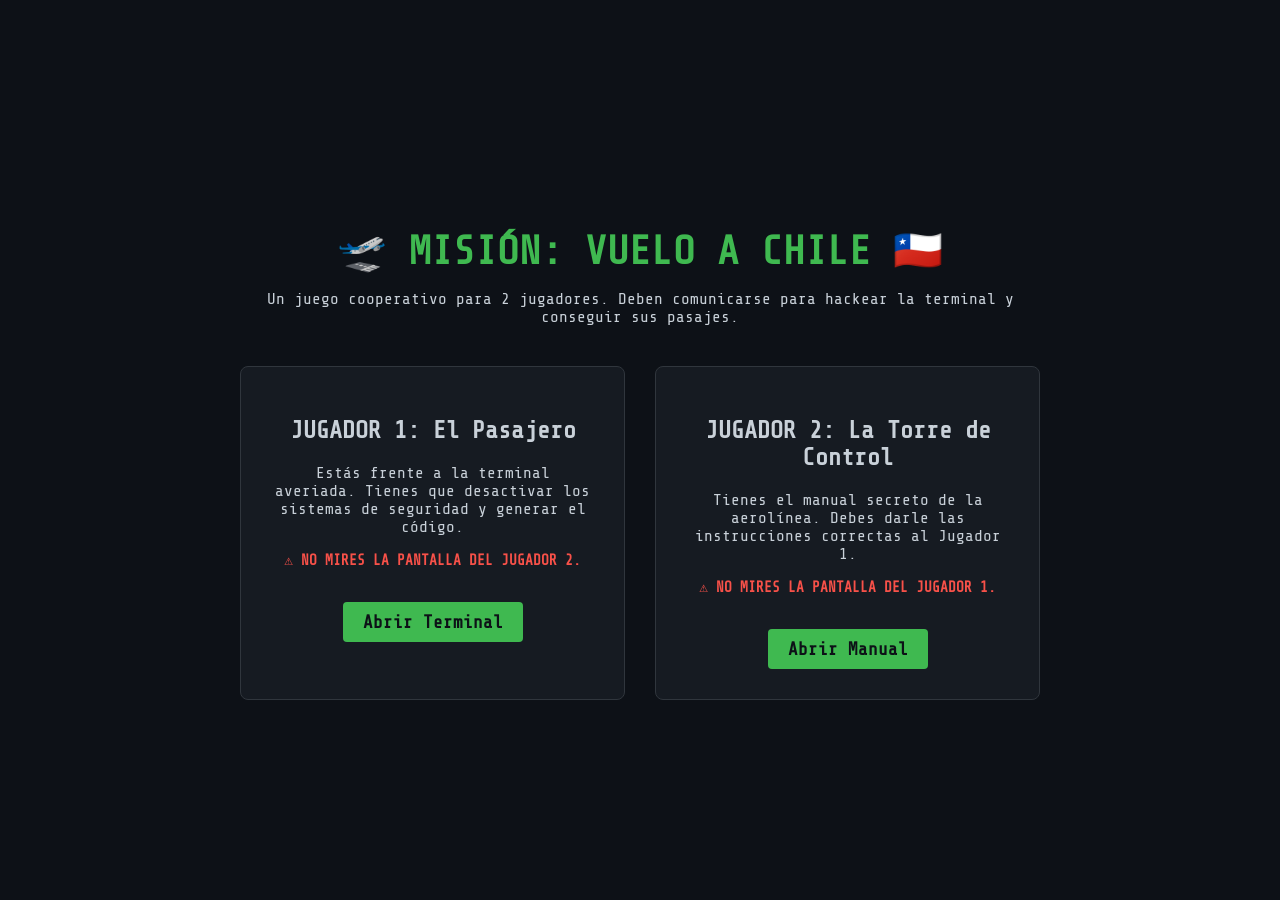
==== index.html @ 90b78e36 "Initial commit of El Código de Abordaje game" ====
<!DOCTYPE html>
<html lang="es">
<head>
    <meta charset="UTF-8">
    <meta name="viewport" content="width=device-width, initial-scale=1.0">
    <title>Vuelo a Chile - El Código de Abordaje</title>
    <link rel="stylesheet" href="style.css">
</head>
<body class="home-body">
    <div class="home-container">
        <h1>🛫 MISIÓN: VUELO A CHILE 🇨🇱</h1>
        <p>Un juego cooperativo para 2 jugadores. Deben comunicarse para hackear la terminal y conseguir sus pasajes.</p>
        <div class="role-selection">
            <div class="role-card">
                <h2>JUGADOR 1: El Pasajero</h2>
                <p>Estás frente a la terminal averiada. Tienes que desactivar los sistemas de seguridad y generar el código.</p>
                <p class="warning">⚠️ NO MIRES LA PANTALLA DEL JUGADOR 2.</p>
                <a href="terminal.html" class="btn">Abrir Terminal</a>
            </div>
            <div class="role-card">
                <h2>JUGADOR 2: La Torre de Control</h2>
                <p>Tienes el manual secreto de la aerolínea. Debes darle las instrucciones correctas al Jugador 1.</p>
                <p class="warning">⚠️ NO MIRES LA PANTALLA DEL JUGADOR 1.</p>
                <a href="manual.html" class="btn" target="_blank">Abrir Manual</a>
            </div>
        </div>
    </div>
</body>
</html>
---- style.css ----
@import url('https://fonts.googleapis.com/css2?family=Share+Tech+Mono&family=Courier+Prime:wght@400;700&display=swap');

:root {
    --term-bg: #0d1117;
    --term-green: #3fb950;
    --term-red: #f85149;
    --term-text: #c9d1d9;
    --term-panel: #161b22;
    --manual-bg: #f5f5dc;
    --manual-text: #222;
}

body {
    margin: 0;
    padding: 0;
    box-sizing: border-box;
}

/* --- HOME PAGE --- */
.home-body {
    background-color: var(--term-bg);
    color: var(--term-text);
    font-family: 'Share Tech Mono', monospace;
    display: flex;
    justify-content: center;
    align-items: center;
    height: 100vh;
    text-align: center;
}

.home-container {
    max-width: 800px;
    padding: 20px;
}

.home-container h1 {
    font-size: 2.5rem;
    color: var(--term-green);
    margin-bottom: 10px;
}

.role-selection {
    display: flex;
    gap: 30px;
    margin-top: 40px;
}

.role-card {
    background-color: var(--term-panel);
    padding: 30px;
    border: 1px solid #30363d;
    border-radius: 8px;
    flex: 1;
}

.warning {
    color: var(--term-red);
    font-weight: bold;
    font-size: 0.9rem;
}

.btn {
    display: inline-block;
    margin-top: 20px;
    padding: 10px 20px;
    background-color: var(--term-green);
    color: var(--term-bg);
    text-decoration: none;
    font-weight: bold;
    border-radius: 4px;
    border: none;
    cursor: pointer;
    font-family: 'Share Tech Mono', monospace;
    font-size: 1.1rem;
    transition: transform 0.1s;
}

.btn:active {
    transform: scale(0.95);
}

/* --- MANUAL PAGE --- */
.manual-body {
    background-color: var(--manual-bg);
    color: var(--manual-text);
    font-family: 'Courier Prime', monospace;
    padding: 40px 20px;
    line-height: 1.6;
}

.manual-container {
    max-width: 700px;
    margin: 0 auto;
    background-color: #fff;
    padding: 40px;
    box-shadow: 0 4px 10px rgba(0,0,0,0.1);
    border: 1px solid #ddd;
}

.manual-container header {
    text-align: center;
    border-bottom: 2px solid #000;
    padding-bottom: 20px;
    margin-bottom: 30px;
}

.manual-container h1 {
    font-size: 1.8rem;
    margin: 0;
}

.module {
    margin-bottom: 40px;
}

.module h2 {
    background-color: #000;
    color: #fff;
    padding: 5px 10px;
    display: inline-block;
}

.manual-table {
    width: 100%;
    border-collapse: collapse;
    margin-top: 15px;
}

.manual-table th, .manual-table td {
    border: 1px solid #000;
    padding: 10px;
    text-align: left;
}

.manual-table th {
    background-color: #eee;
}

/* --- TERMINAL PAGE --- */
.terminal-body {
    background-color: var(--term-bg);
    color: var(--term-text);
    font-family: 'Share Tech Mono', monospace;
    padding: 20px;
    height: 100vh;
    display: flex;
    justify-content: center;
    align-items: center;
}

.terminal-container {
    width: 100%;
    max-width: 900px;
    background-color: #000;
    border: 4px solid #30363d;
    border-radius: 10px;
    padding: 20px;
    box-shadow: 0 0 20px rgba(63, 185, 80, 0.1);
}

.header-info {
    display: flex;
    justify-content: space-between;
    background-color: var(--term-panel);
    padding: 15px;
    border: 1px solid #30363d;
    margin-bottom: 20px;
    font-size: 1.2rem;
}

.info-block {
    display: flex;
    flex-direction: column;
    align-items: center;
}

.digital-text {
    font-size: 1.8rem;
    color: var(--term-green);
    margin-top: 5px;
}

.error-block {
    color: var(--term-red);
}

.strikes {
    color: var(--term-red);
}

.timer {
    font-size: 2.2rem;
    font-weight: bold;
}

.modules-grid {
    display: grid;
    grid-template-columns: 1fr 1fr;
    gap: 20px;
}

#module-keypad {
    grid-column: 1 / -1;
    max-width: 400px;
    margin: 0 auto;
    width: 100%;
}

.module-box {
    background-color: var(--term-panel);
    border: 1px solid #30363d;
    padding: 20px;
    position: relative;
    border-radius: 5px;
}

.module-box h3 {
    margin-top: 0;
    border-bottom: 1px solid #30363d;
    padding-bottom: 10px;
    color: #8b949e;
}

.module-status {
    position: absolute;
    top: 15px;
    right: 15px;
    font-size: 1.2rem;
}

/* Wires Module */
.wires-container {
    display: flex;
    flex-direction: column;
    gap: 15px;
    margin-top: 20px;
}

.wire-row {
    display: flex;
    align-items: center;
    cursor: pointer;
}

.wire-block {
    height: 20px;
    flex: 1;
    border-radius: 3px;
    transition: opacity 0.2s;
}

.wire-cut {
    opacity: 0.2;
    pointer-events: none;
}

/* Symbols Module */
.symbols-container {
    display: grid;
    grid-template-columns: 1fr 1fr;
    gap: 15px;
    margin-top: 20px;
}

.symbol-btn {
    background-color: #21262d;
    border: 2px solid #30363d;
    color: white;
    font-size: 2.5rem;
    padding: 15px;
    border-radius: 8px;
    cursor: pointer;
    transition: background-color 0.2s;
}

.symbol-btn:active {
    background-color: #30363d;
}

.symbol-btn.pressed {
    background-color: var(--term-green);
    border-color: var(--term-green);
    pointer-events: none;
}

/* Keypad Module */
.keypad-display {
    background-color: #000;
    color: var(--term-green);
    font-size: 2.5rem;
    text-align: center;
    padding: 10px;
    margin-bottom: 15px;
    letter-spacing: 5px;
    border: 1px solid #30363d;
}

.keypad-grid {
    display: grid;
    grid-template-columns: repeat(3, 1fr);
    gap: 10px;
}

.keypad-btn {
    background-color: #21262d;
    border: 1px solid #30363d;
    color: var(--term-text);
    font-size: 1.5rem;
    padding: 15px;
    cursor: pointer;
    font-family: 'Share Tech Mono', monospace;
}

.keypad-btn:active {
    background-color: #30363d;
}

.btn-enter {
    grid-column: 2 / -1;
    background-color: #238636;
    color: white;
}

.btn-enter:active {
    background-color: #2ea043;
}

/* Overlays */
#game-over-screen {
    position: absolute;
    top: 0; left: 0; right: 0; bottom: 0;
    background-color: rgba(0,0,0,0.9);
    display: flex;
    flex-direction: column;
    justify-content: center;
    align-items: center;
    z-index: 100;
}

#game-over-screen.hidden {
    display: none;
}

#game-over-title {
    font-size: 4rem;
    color: var(--term-red);
    margin-bottom: 10px;
}

.win-title {
    color: var(--term-green) !important;
}
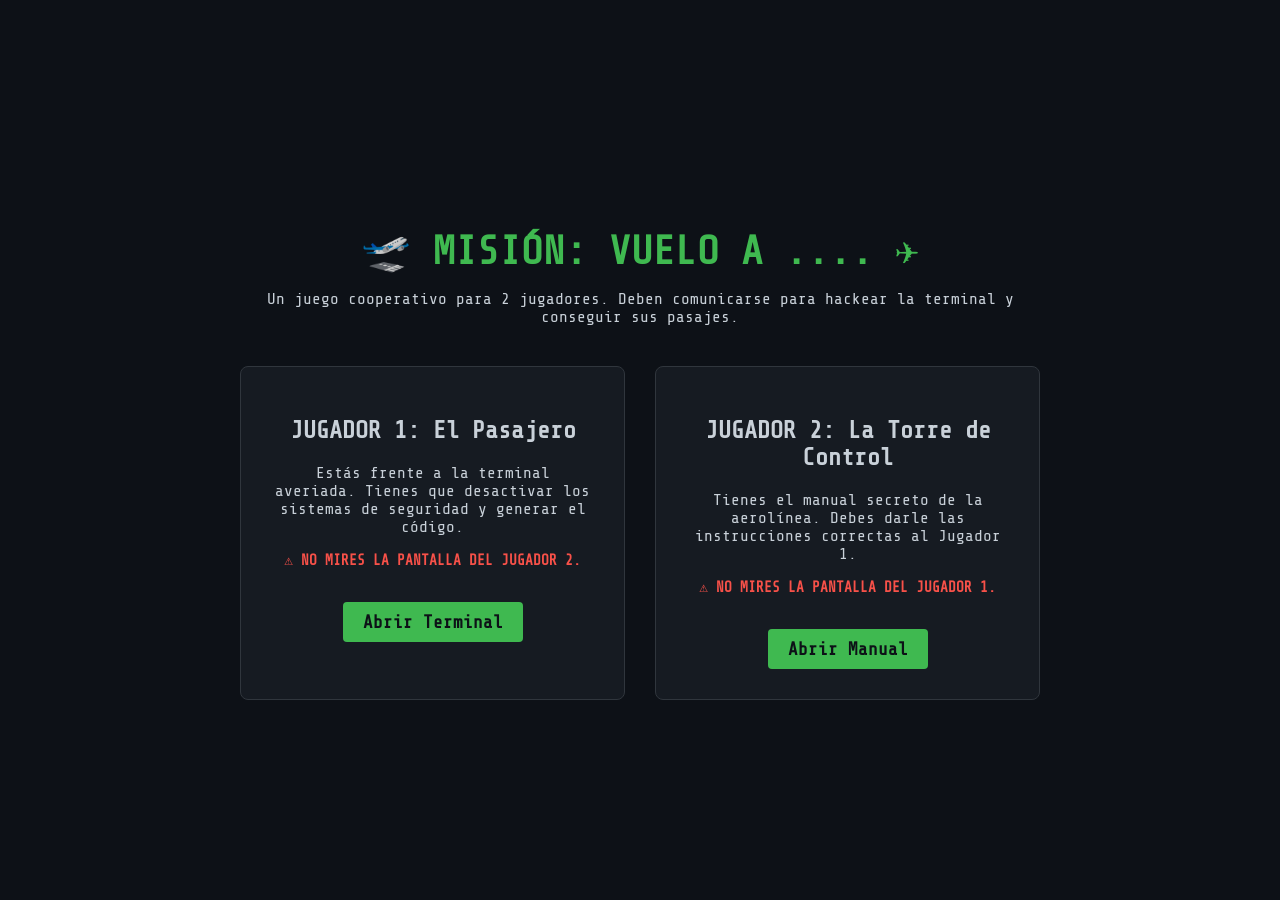
==== commit 9a8c4e06: "Ocultar el destino para mantener la sorpresa" ====
--- a/index.html
+++ b/index.html
@@ -3,12 +3,12 @@
 <head>
     <meta charset="UTF-8">
     <meta name="viewport" content="width=device-width, initial-scale=1.0">
-    <title>Vuelo a Chile - El Código de Abordaje</title>
+    <title>Vuelo a .... - El Código de Abordaje</title>
     <link rel="stylesheet" href="style.css">
 </head>
 <body class="home-body">
     <div class="home-container">
-        <h1>🛫 MISIÓN: VUELO A CHILE 🇨🇱</h1>
+        <h1>🛫 MISIÓN: VUELO A .... ✈️</h1>
         <p>Un juego cooperativo para 2 jugadores. Deben comunicarse para hackear la terminal y conseguir sus pasajes.</p>
         <div class="role-selection">
             <div class="role-card">
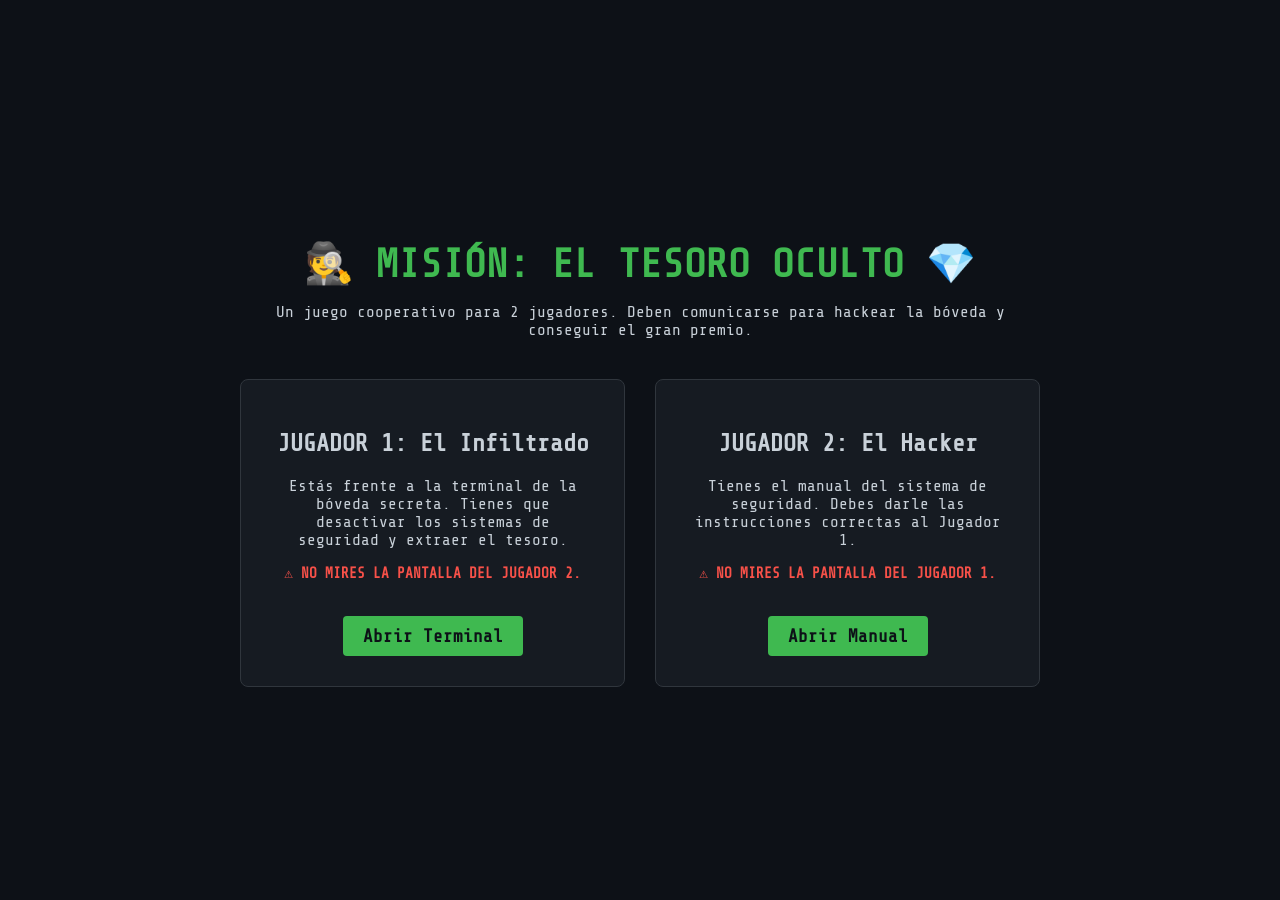
==== commit bf9dda72: "new" ====
--- a/index.html
+++ b/index.html
@@ -3,23 +3,23 @@
 <head>
     <meta charset="UTF-8">
     <meta name="viewport" content="width=device-width, initial-scale=1.0">
-    <title>Vuelo a .... - El Código de Abordaje</title>
+    <title>Misión: El Tesoro Oculto</title>
     <link rel="stylesheet" href="style.css">
 </head>
 <body class="home-body">
     <div class="home-container">
-        <h1>🛫 MISIÓN: VUELO A .... ✈️</h1>
-        <p>Un juego cooperativo para 2 jugadores. Deben comunicarse para hackear la terminal y conseguir sus pasajes.</p>
+        <h1>🕵️ MISIÓN: EL TESORO OCULTO 💎</h1>
+        <p>Un juego cooperativo para 2 jugadores. Deben comunicarse para hackear la bóveda y conseguir el gran premio.</p>
         <div class="role-selection">
             <div class="role-card">
-                <h2>JUGADOR 1: El Pasajero</h2>
-                <p>Estás frente a la terminal averiada. Tienes que desactivar los sistemas de seguridad y generar el código.</p>
+                <h2>JUGADOR 1: El Infiltrado</h2>
+                <p>Estás frente a la terminal de la bóveda secreta. Tienes que desactivar los sistemas de seguridad y extraer el tesoro.</p>
                 <p class="warning">⚠️ NO MIRES LA PANTALLA DEL JUGADOR 2.</p>
                 <a href="terminal.html" class="btn">Abrir Terminal</a>
             </div>
             <div class="role-card">
-                <h2>JUGADOR 2: La Torre de Control</h2>
-                <p>Tienes el manual secreto de la aerolínea. Debes darle las instrucciones correctas al Jugador 1.</p>
+                <h2>JUGADOR 2: El Hacker</h2>
+                <p>Tienes el manual del sistema de seguridad. Debes darle las instrucciones correctas al Jugador 1.</p>
                 <p class="warning">⚠️ NO MIRES LA PANTALLA DEL JUGADOR 1.</p>
                 <a href="manual.html" class="btn" target="_blank">Abrir Manual</a>
             </div>
--- a/style.css
+++ b/style.css
@@ -22,15 +22,16 @@
     color: var(--term-text);
     font-family: 'Share Tech Mono', monospace;
     display: flex;
+    flex-direction: column;
     justify-content: center;
-    align-items: center;
-    height: 100vh;
+    min-height: 100vh;
     text-align: center;
 }
 
 .home-container {
     max-width: 800px;
     padding: 20px;
+    margin: auto;
 }
 
 .home-container h1 {
@@ -142,15 +143,16 @@
     color: var(--term-text);
     font-family: 'Share Tech Mono', monospace;
     padding: 20px;
-    height: 100vh;
-    display: flex;
+    min-height: 100vh;
+    display: flex;
+    flex-direction: column;
     justify-content: center;
-    align-items: center;
 }
 
 .terminal-container {
     width: 100%;
     max-width: 900px;
+    margin: auto;
     background-color: #000;
     border: 4px solid #30363d;
     border-radius: 10px;
@@ -349,4 +351,67 @@
 
 .win-title {
     color: var(--term-green) !important;
-}+}
+/* --- RESPONSIVE DESIGN --- */
+@media (max-width: 768px) {
+    .role-selection {
+        flex-direction: column;
+        gap: 15px;
+    }
+    
+    .home-container h1 {
+        font-size: 2rem;
+    }
+    
+    .header-info {
+        flex-wrap: wrap;
+        gap: 15px;
+        justify-content: center;
+        text-align: center;
+    }
+
+    .info-block {
+        flex: 1 1 40%;
+    }
+
+    .digital-text {
+        font-size: 1.5rem;
+    }
+
+    .timer {
+        font-size: 1.8rem;
+    }
+
+    .modules-grid {
+        grid-template-columns: 1fr;
+    }
+
+    .terminal-container {
+        padding: 15px;
+        border-width: 2px;
+    }
+
+    .symbol-btn {
+        font-size: 2rem;
+        padding: 10px;
+    }
+
+    .keypad-display {
+        font-size: 2rem;
+    }
+
+    .keypad-btn {
+        font-size: 1.2rem;
+        padding: 10px;
+    }
+
+    #game-over-title {
+        font-size: 2.5rem;
+        text-align: center;
+    }
+
+    #game-over-msg {
+        text-align: center;
+        padding: 0 20px;
+    }
+}
